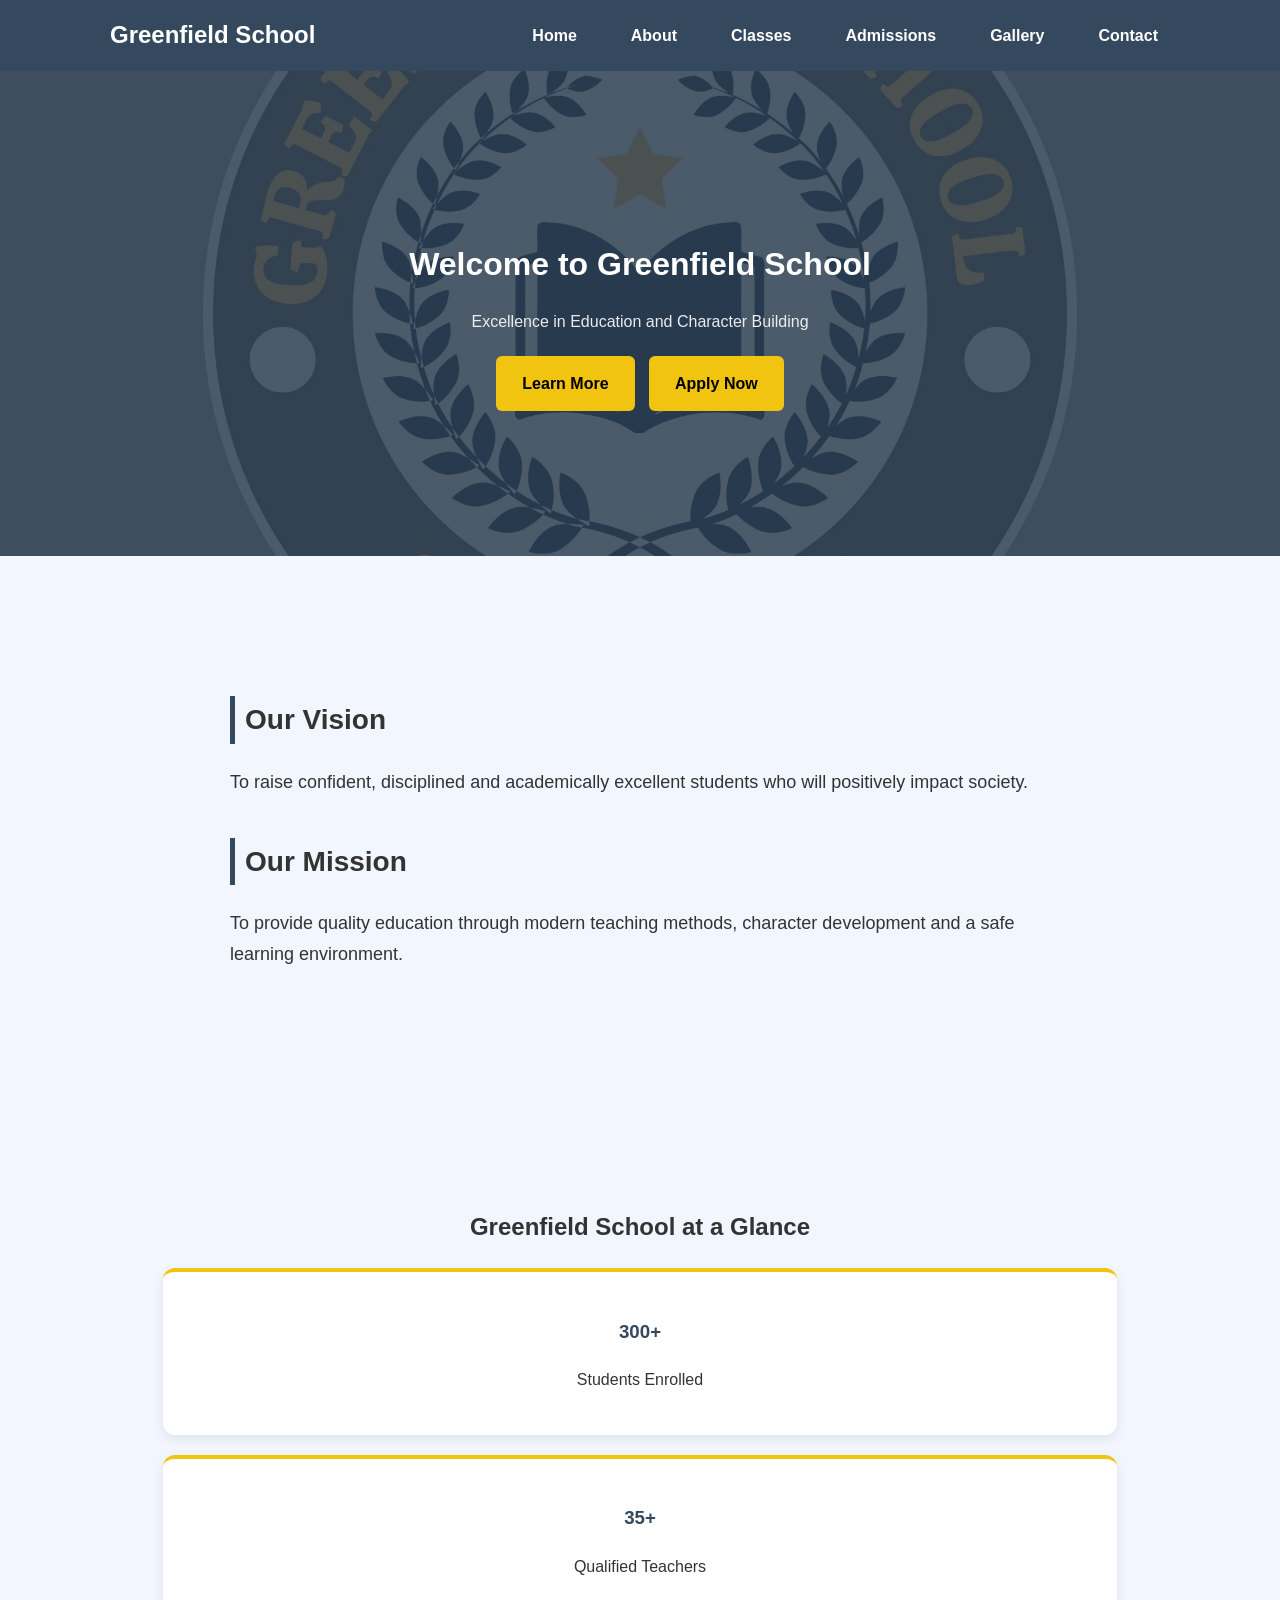
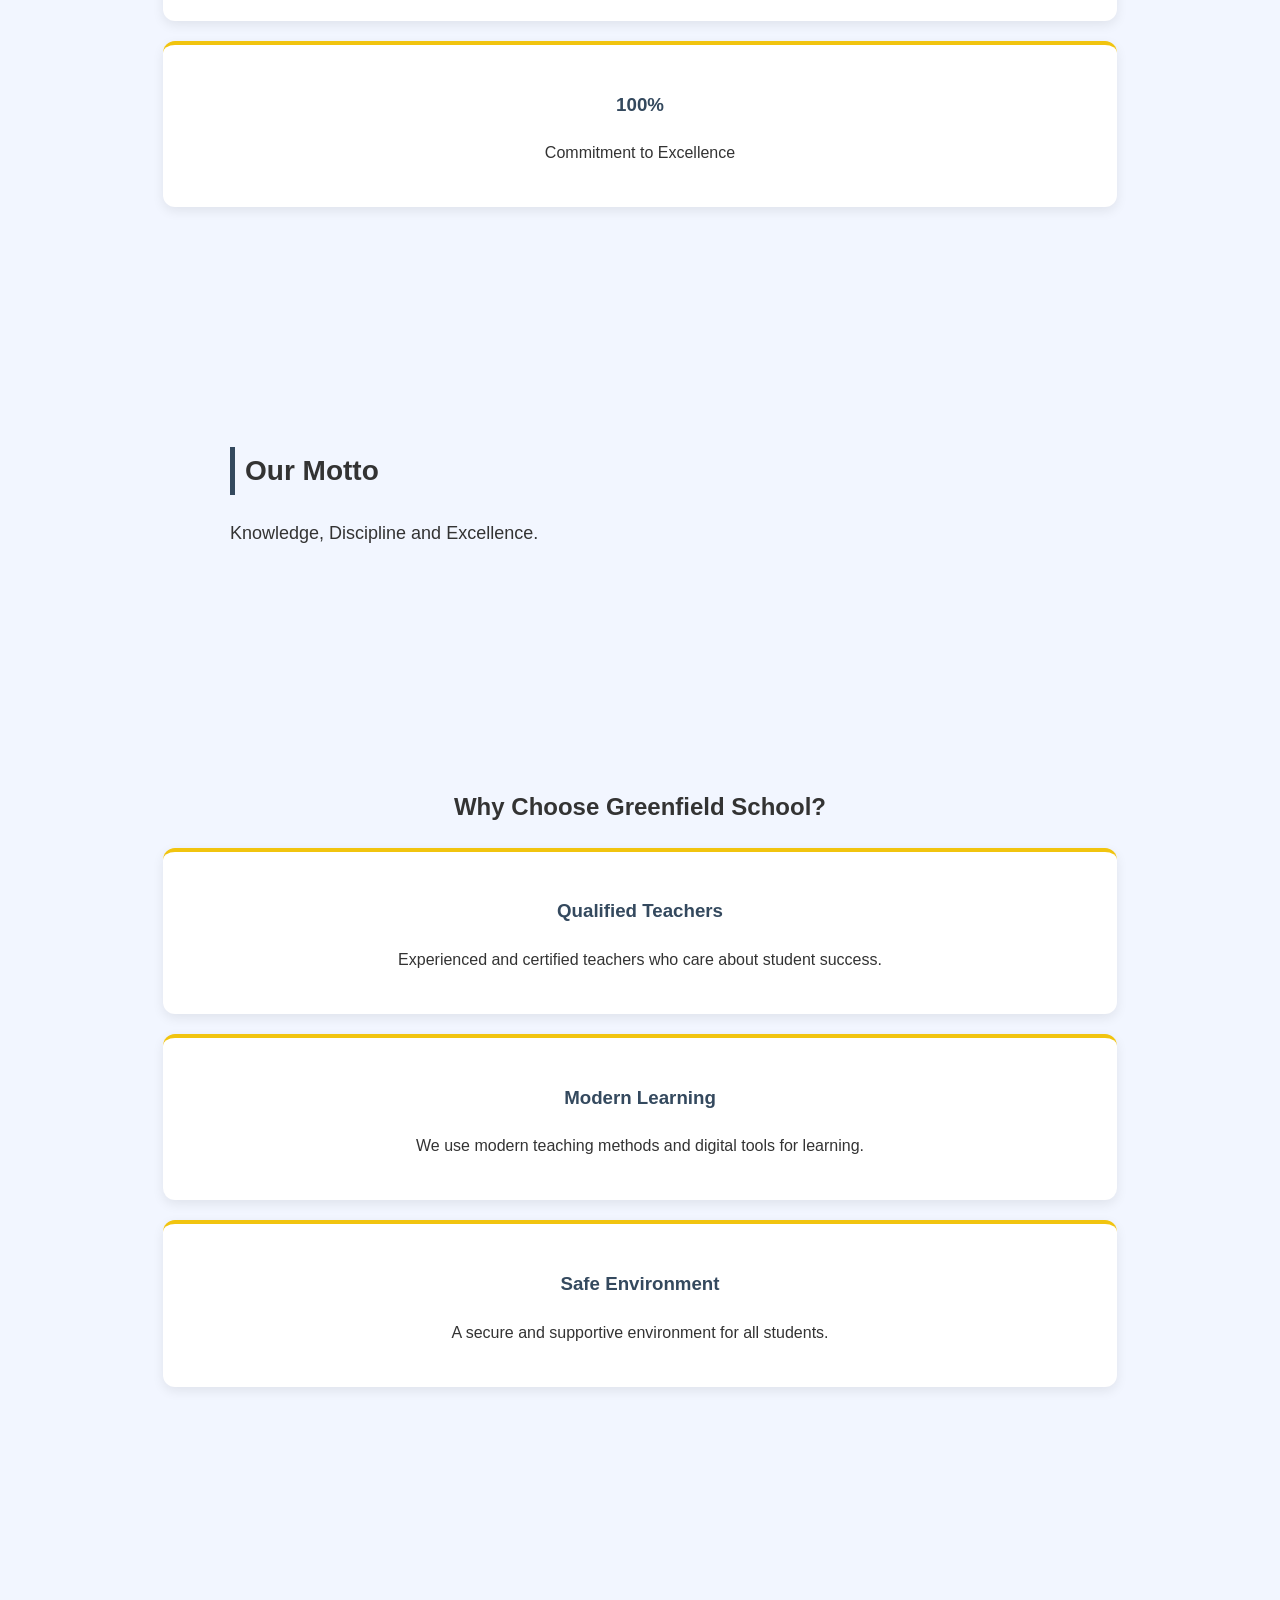
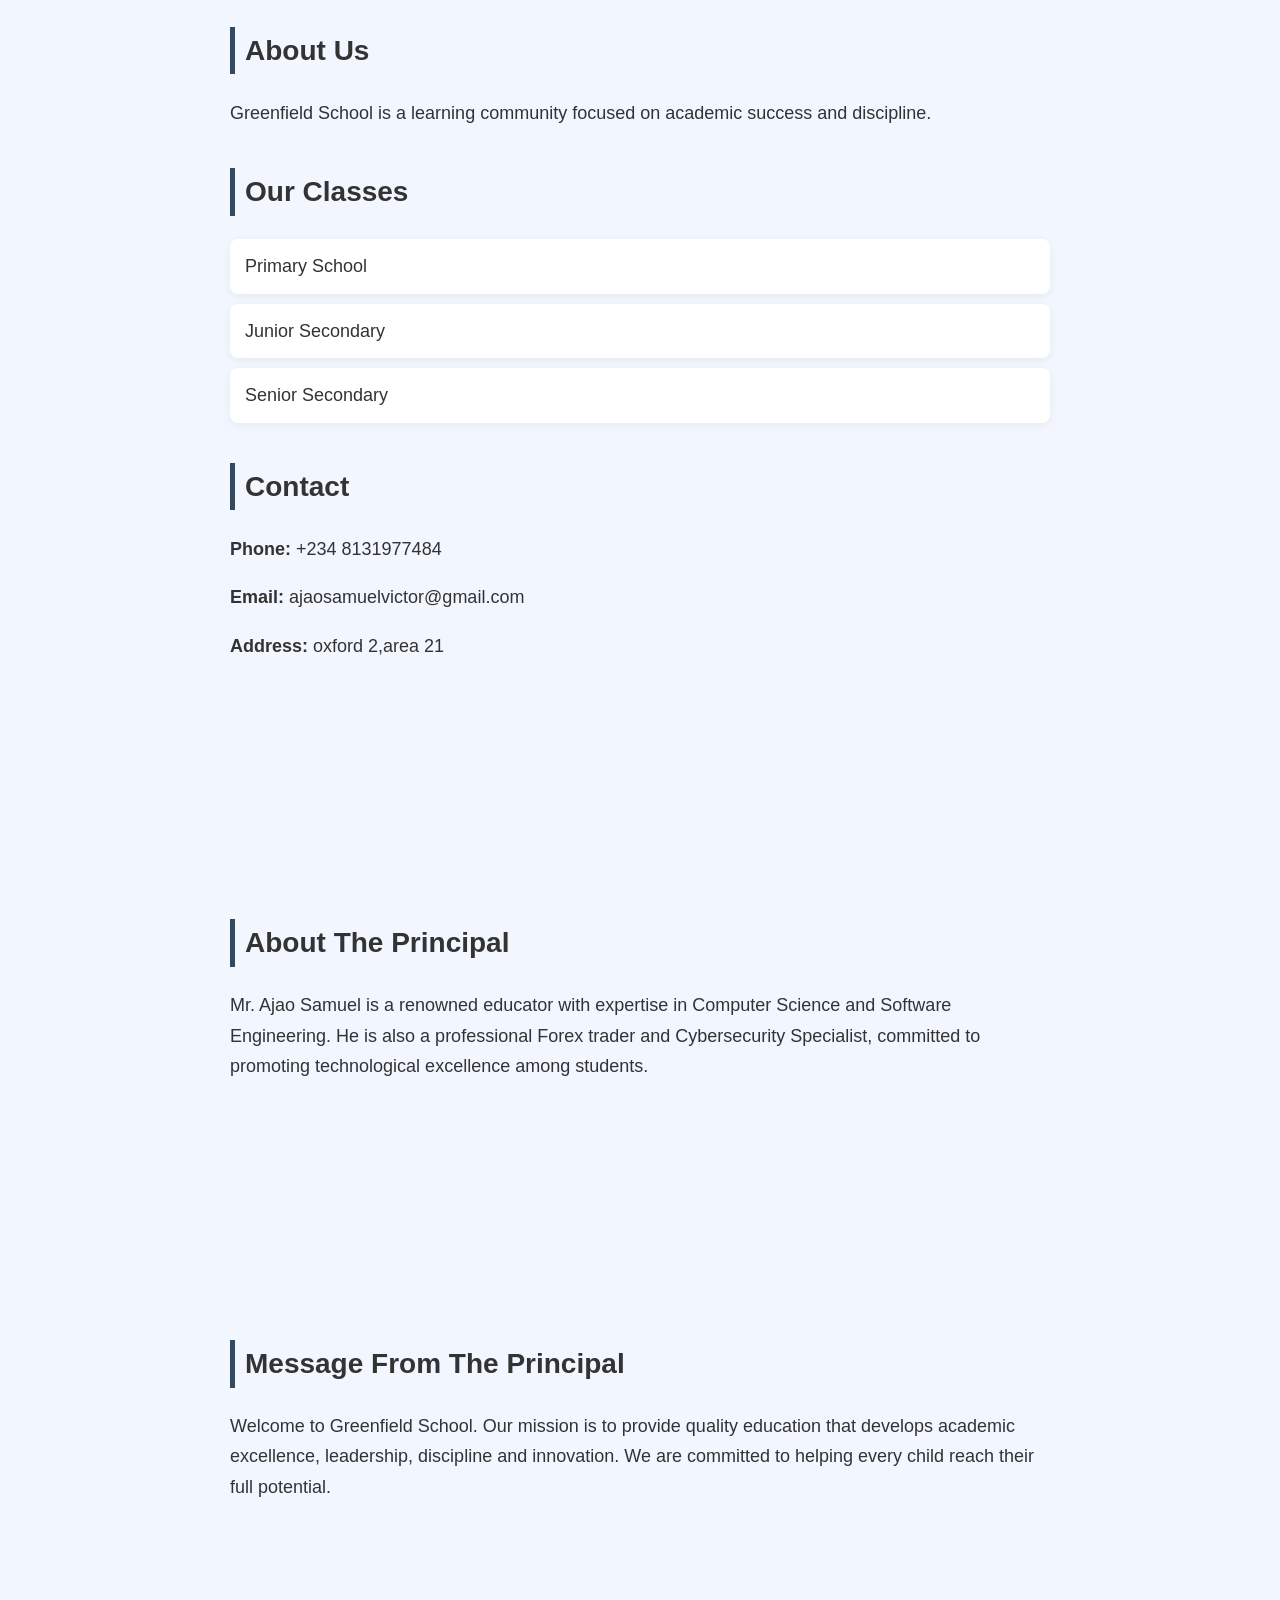
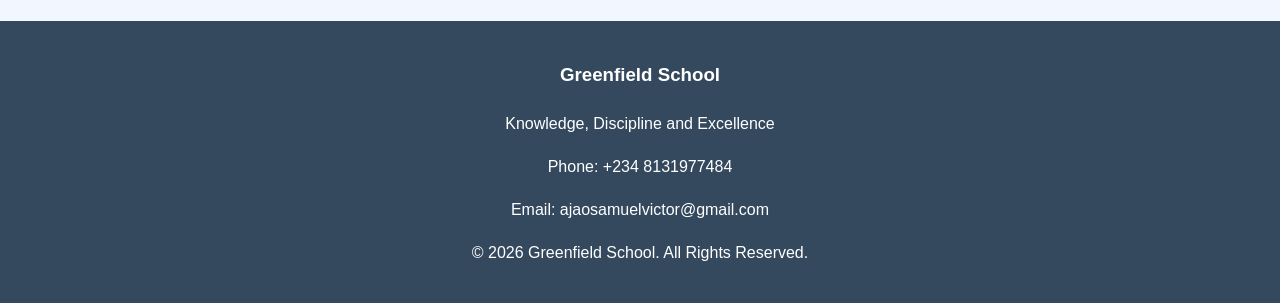
==== index.html @ 6330b629 "new message" ====
<!DOCTYPE html>
<html>
  <head>
    <meta charset="UTF-8">
    <meta name="viewport" content="width=device-width, initial-scale=1.0">
    <title>Greenfield School</title>
    <link rel="stylesheet" href="style.css">
  </head>

<body>

  <nav>
    <div class="container">
  
      <h2 class="logo">Greenfield School</h2>
  
      <ul>
        <li><a href="index.html">Home</a></li>
        <li><a href="about.html">About</a></li>
        <li><a href="classes.html">Classes</a></li>
        <li><a href="admissions.html">Admissions</a></li>
        <li><a href="gallery.html">Gallery</a></li>
        <li><a href="contact.html">Contact</a></li>
      </ul>
  
    </div>
  </nav>

<section class="hero">
  <div class="container">

    <h1>Welcome to Greenfield School</h1>
    <p>Excellence in Education and Character Building</p>

    <a href="about.html" class="btn">Learn More</a>
    <a href="admissions.html" class="btn">Apply Now</a>

  </div>
</section>
<section class="content">
  <div class="container">

    <h2>Our Vision</h2>
    <p>
      To raise confident, disciplined and academically excellent students
      who will positively impact society.
    </p>

    <h2>Our Mission</h2>
    <p>
      To provide quality education through modern teaching methods,
      character development and a safe learning environment.
    </p>

  </div>
</section>
<section class="features">
  <div class="container">

    <h2>Greenfield School at a Glance</h2>

    <div class="feature-row">

      <div class="feature-box">
        <h3>300+</h3>
        <p>Students Enrolled</p>
      </div>

      <div class="feature-box">
        <h3>35+</h3>
        <p>Qualified Teachers</p>
      </div>

      <div class="feature-box">
        <h3>100%</h3>
        <p>Commitment to Excellence</p>
      </div>

    </div>

  </div>
</section>

<section class="content">
  <div class="container">
    <h2>Our Motto</h2>
    <p>
      Knowledge, Discipline and Excellence.
    </p>
  </div>
</section>

<section class="features">
  <div class="container">

    <h2>Why Choose Greenfield School?</h2>

    <div class="feature-row">

      <div class="feature-box">
        <h3>Qualified Teachers</h3>
        <p>Experienced and certified teachers who care about student success.</p>
      </div>

      <div class="feature-box">
        <h3>Modern Learning</h3>
        <p>We use modern teaching methods and digital tools for learning.</p>
      </div>

      <div class="feature-box">
        <h3>Safe Environment</h3>
        <p>A secure and supportive environment for all students.</p>
      </div>

    </div>

  </div>
</section>

<section class="content">
  <div class="container">

    <h2>About Us</h2>
    <p>Greenfield School is a learning community focused on academic success and discipline.</p>

    <h2>Our Classes</h2>
    <ul>
      <li>Primary School</li>
      <li>Junior Secondary</li>
      <li>Senior Secondary</li>
    </ul>

    <h2>Contact</h2>

<p><strong>Phone:</strong> +234 8131977484</p>

<p><strong>Email:</strong> ajaosamuelvictor@gmail.com</p>

<p><strong>Address:</strong> oxford 2,area 21</p>

  </div>
</section>

<section class="content">
  <div class="container">

    <h2>About The Principal</h2>
<p>
  Mr. Ajao Samuel is a renowned educator with expertise in Computer Science and Software Engineering.
  He is also a professional Forex trader and Cybersecurity Specialist, committed to promoting
  technological excellence among students.
</p>

  </div>
</section>
<section class="content">
  <div class="container">

    <h2>Message From The Principal</h2>

    <p>
      Welcome to Greenfield School. Our mission is to provide
      quality education that develops academic excellence,
      leadership, discipline and innovation. We are committed
      to helping every child reach their full potential.
    </p>

  </div>
</section>
<footer>
  <div class="container">

    <h3>Greenfield School</h3>

    <p>Knowledge, Discipline and Excellence</p>

    <p>Phone: +234 8131977484</p>

    <p>Email: ajaosamuelvictor@gmail.com</p>

    <p>&copy; 2026 Greenfield School. All Rights Reserved.</p>

  </div>
</footer>


</body>
</html>
---- style.css ----
/* GLOBAL RESET */
* {
  box-sizing: border-box;
}

body {
  font-family: 'Segoe UI', Tahoma, Geneva, Verdana, sans-serif;
  background-color: #f2f6ff;
  margin: 0;
  padding: 0;
  color: #333;
  line-height: 1.7;
}

html {
  scroll-behavior: smooth;
}

/* CONTAINER */
.container {
  max-width: 1100px;
  margin: auto;
  padding: 0 20px;
}

/* NAVIGATION */
nav {
  background-color: #34495e;
  padding: 15px 0;
  position: sticky;
  top: 0;
  z-index: 1000;
}

nav .container {
  display: flex;
  justify-content: space-between;
  align-items: center;
}

nav ul {
  list-style: none;
  display: flex;
  gap: 30px;
  margin: 0;
  padding: 0;
}

nav ul li a {
  color: white;
  text-decoration: none;
  font-weight: bold;
  padding: 8px 12px;
  border-radius: 5px;
  transition: 0.3s ease;
}

nav ul li a:hover {
  background-color: #f1c40f;
  color: black;
}
.logo {
  color: white;
  margin: 0;
  font-size: 24px;
}

/* HERO */
.hero {
  background: linear-gradient(rgba(44, 62, 80, 0.85), rgba(44, 62, 80, 0.85)),
              url('images/school.jpg') center/cover no-repeat;
  color: white;
  padding: 140px 20px;
  @media (max-width: 768px) {

    .hero {
      padding: 80px 20px;
    }
  
    .hero h1 {
      font-size: 30px;
    }
  
    .hero p {
      font-size: 16px;
    }
  
  }
  text-align: center;
}

.hero h1 {
  font-size: 52px;
  margin-bottom: 10px;
}

.hero p {
  font-size: 20px;
  opacity: 0.9;
}

/* BUTTON */
.btn {
  display: inline-block;
  margin-top: 15px;
  padding: 14px 26px;
  background-color: #f1c40f;
  color: black;
  text-decoration: none;
  border-radius: 6px;
  font-weight: bold;
  transition: 0.3s ease;
}

.btn:hover {
  transform: scale(1.05);
  background-color: #d4ac0d;
}

/* SECTIONS */
section {
  padding: 100px 20px;
}

/* FEATURES */
.features {
  text-align: center;
  background-color: #f2f6ff;
}

.feature-row {
  display: flex;
  gap: 20px;
  justify-content: center;
  flex-wrap: wrap;
}
.feature-box h3 {
  color: #34495e;
}

.feature-box {
  border-top: 4px solid #f1c40f;
}

.feature-box {
  background-color: white;
  padding: 25px;
  width: 260px;
  border-radius: 12px;
  box-shadow: 0 4px 12px rgba(0,0,0,0.08);
  transition: 0.3s ease;
}

.feature-box:hover {
  transform: translateY(-8px);
  box-shadow: 0 8px 20px rgba(0,0,0,0.15);
}

/* CONTENT */
.content {
  max-width: 900px;
  margin: auto;
}

.content h2 {
  margin-top: 40px;
  font-size: 28px;
  border-left: 5px solid #34495e;
  padding-left: 10px;
}

.content p,
.content ul {
  font-size: 18px;
}

.content ul {
  list-style: none;
  padding: 0;
}

.content ul li {
  background: white;
  margin: 10px 0;
  padding: 12px 15px;
  border-radius: 8px;
  box-shadow: 0 2px 8px rgba(0,0,0,0.06);
}

/* PAGE HEADER */
.page-header {
  background-color: #2c3e50;
  color: white;
  padding: 40px 20px;
  text-align: center;
}

/* RESPONSIVE */
@media (max-width: 768px) {

  nav .container {
    flex-direction: column;
    text-align: center;
  }

  nav ul {
    flex-wrap: wrap;
    justify-content: center;
    gap: 10px;
  }

}

  .hero h1 {
    font-size: 32px;
  }

  .hero p {
    font-size: 16px;
  }

  .feature-row {
    flex-direction: column;
    align-items: center;
  }

  .feature-box {
    width: 90%;
  }

.content p {
  transition: 0.3s ease;
}
footer {
  background-color: #34495e;
  color: white;
  text-align: center;
  padding: 20px;
}
nav ul li a.active {
  background-color: #f1c40f;
  color: black;
}
.contact-form {
  max-width: 500px;
  margin: 20px auto;
  display: flex;
  flex-direction: column;
  gap: 10px;
  background: white;
  padding: 20px;
  border-radius: 10px;
  box-shadow: 0 2px 10px rgba(0,0,0,0.1);
}

.contact-form input,
.contact-form textarea {
  padding: 10px;
  border: 1px solid #ccc;
  border-radius: 6px;
  font-size: 16px;
}

.contact-form button {
  padding: 12px;
  background: #34495e;
  color: white;
  border: none;
  border-radius: 6px;
  cursor: pointer;
  font-weight: bold;
}

.contact-form button:hover {
  background: #2c3e50;
}
.hero .btn {
  margin: 5px;
}
@media (max-width: 768px) {

  .btn {
    display: block;
    width: 80%;
    margin: 10px auto;
    text-align: center;
  }

}
.gallery-grid {
  display: grid;
  grid-template-columns: repeat(auto-fit, minmax(250px, 1fr));
  gap: 20px;
}

.gallery-item img {
  width: 100%;
  height: 250px;
  object-fit: cover;
  border-radius: 10px;
}

.gallery-item {
  background: white;
  border-radius: 10px;
  overflow: hidden;
  box-shadow: 0 4px 12px rgba(0,0,0,0.1);
}

.gallery-item h3 {
  padding: 15px;
  margin: 0;
}
.gallery-item {
  overflow: hidden;
}

.gallery-item img {
  transition: 0.4s ease;
}

.gallery-item:hover img {
  transform: scale(1.05);
}
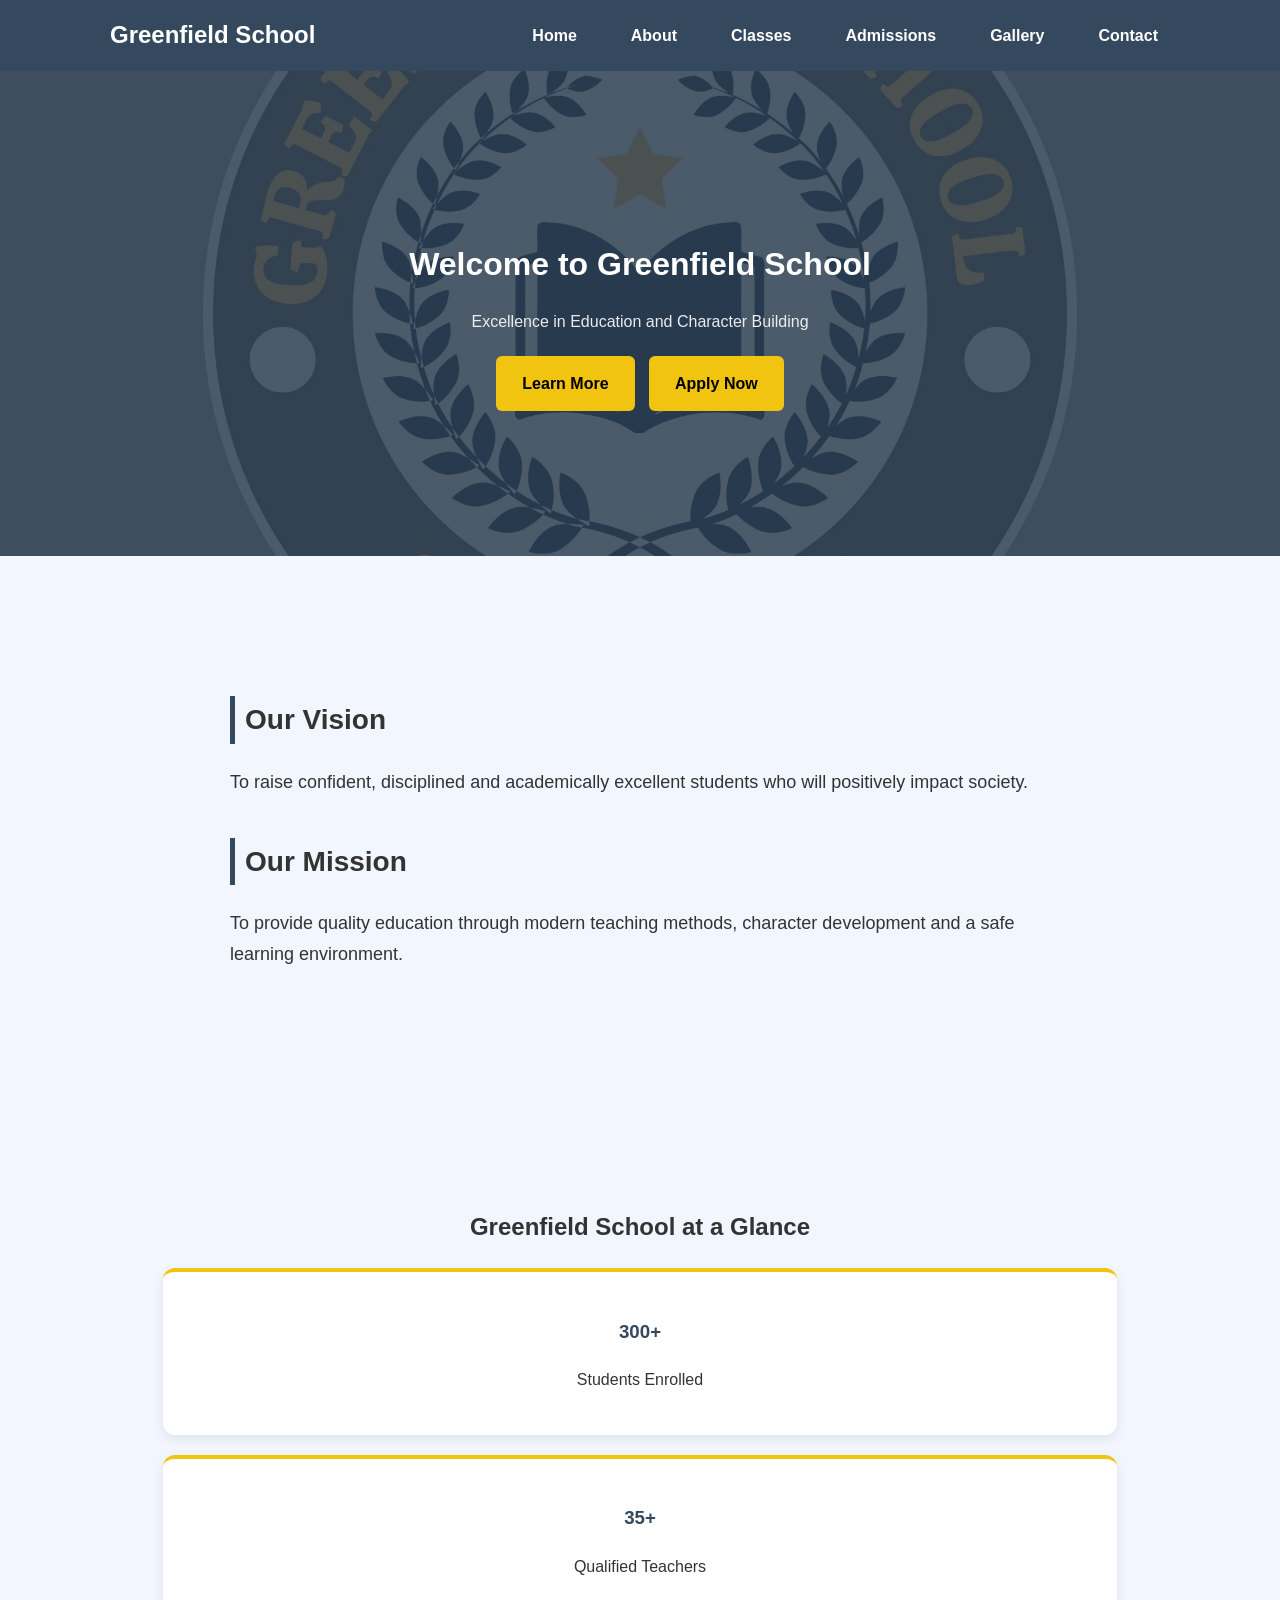
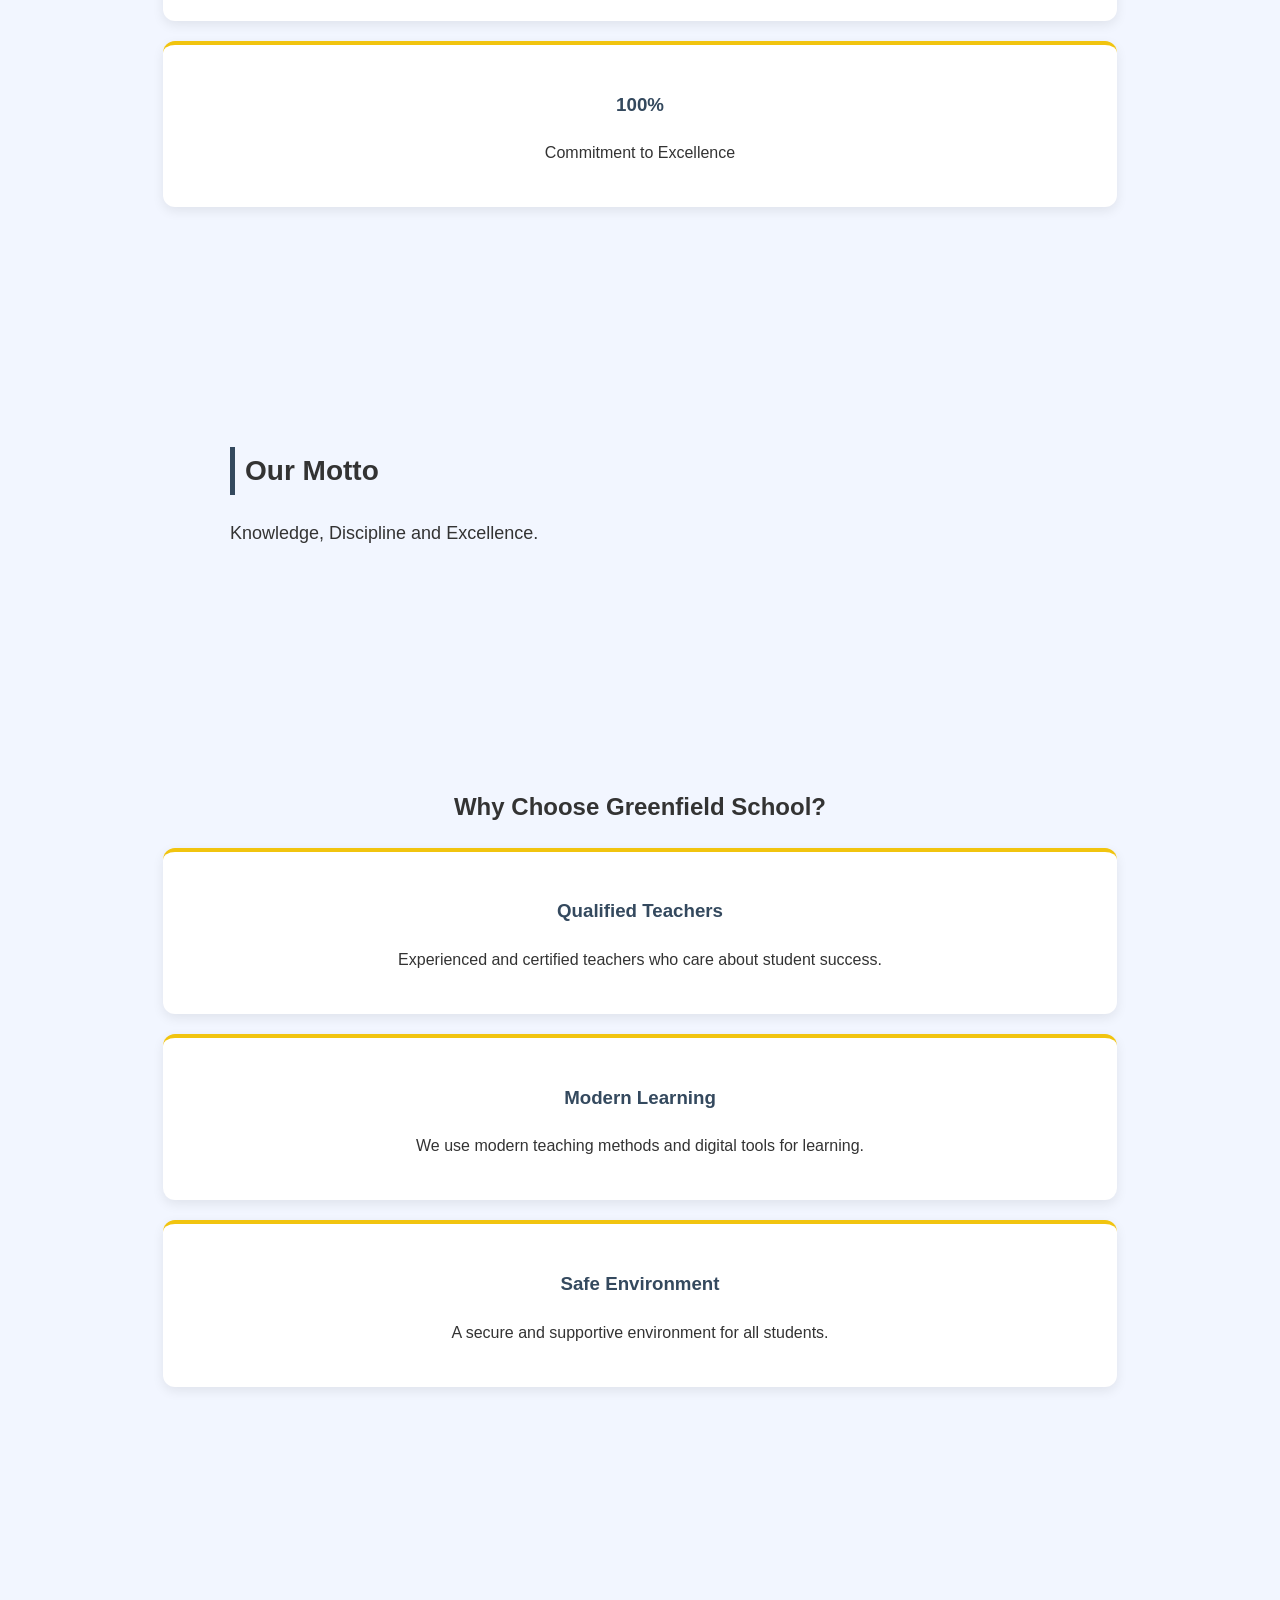
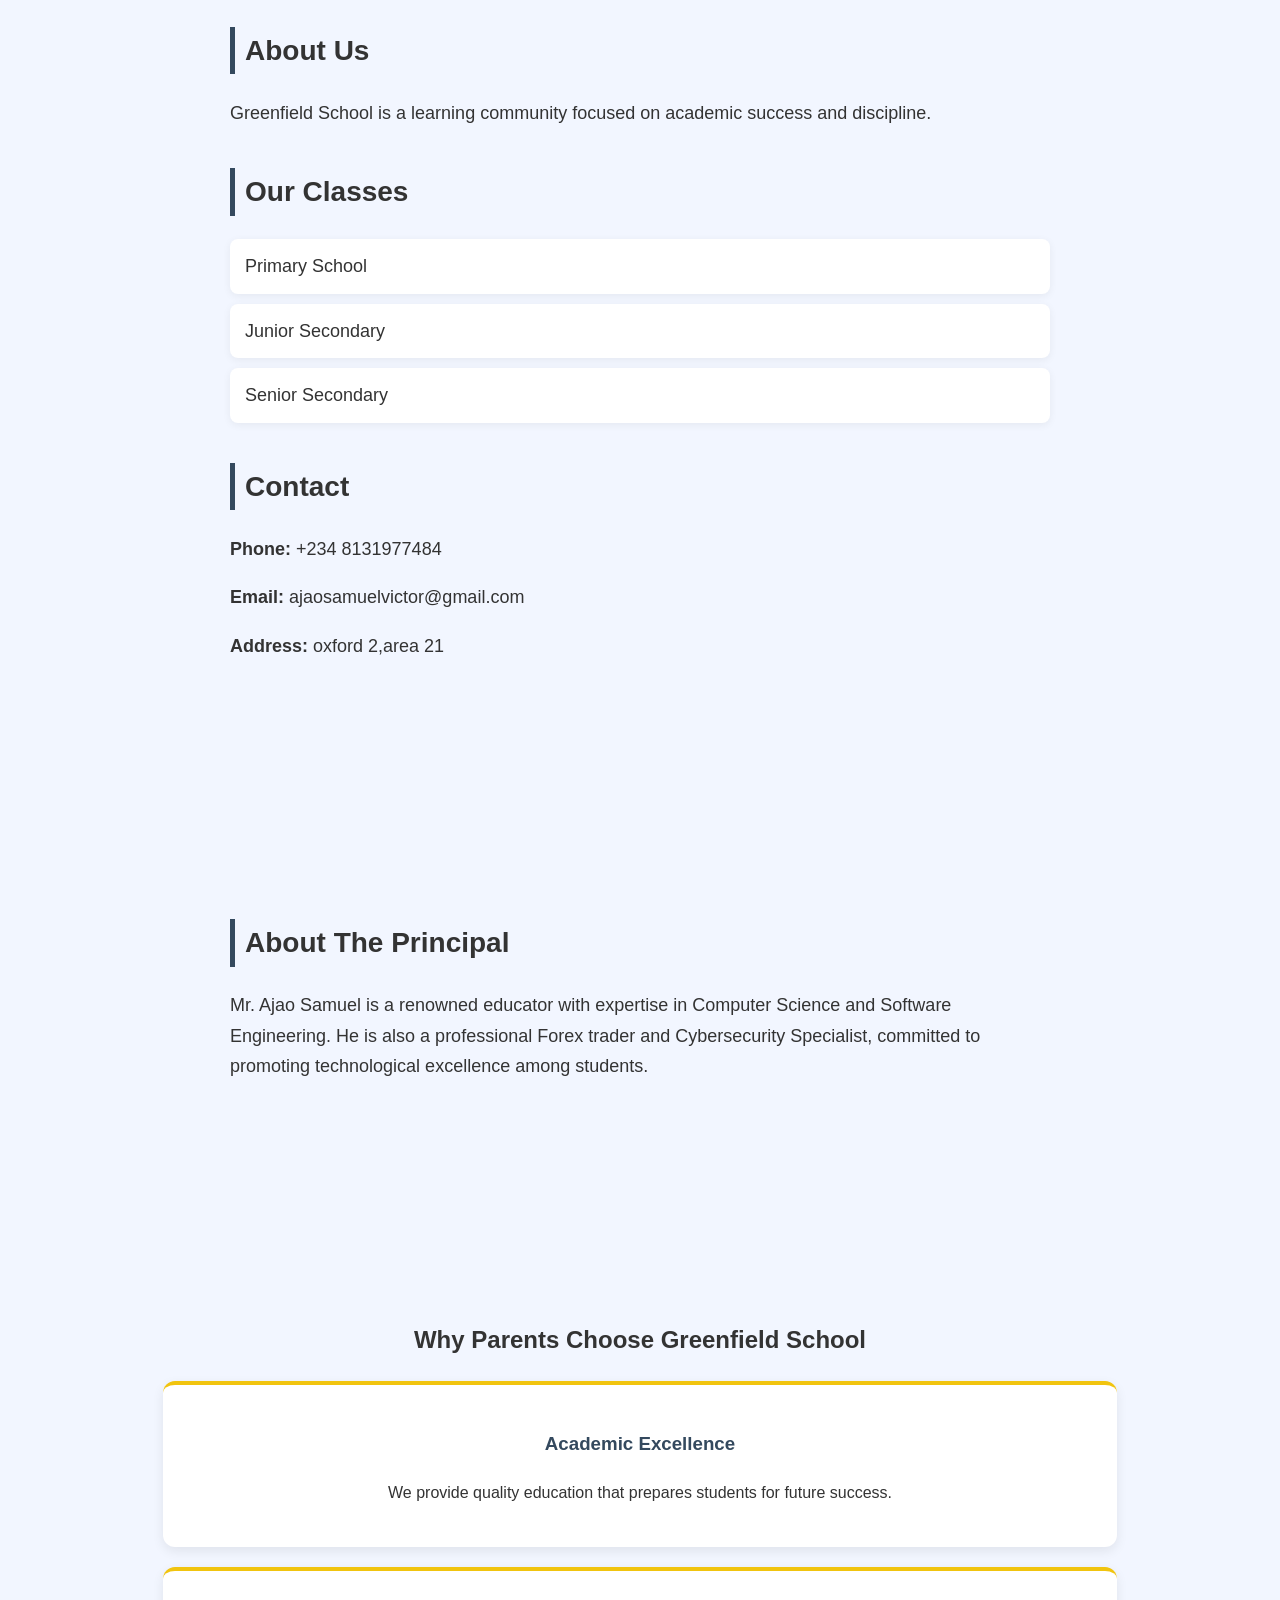
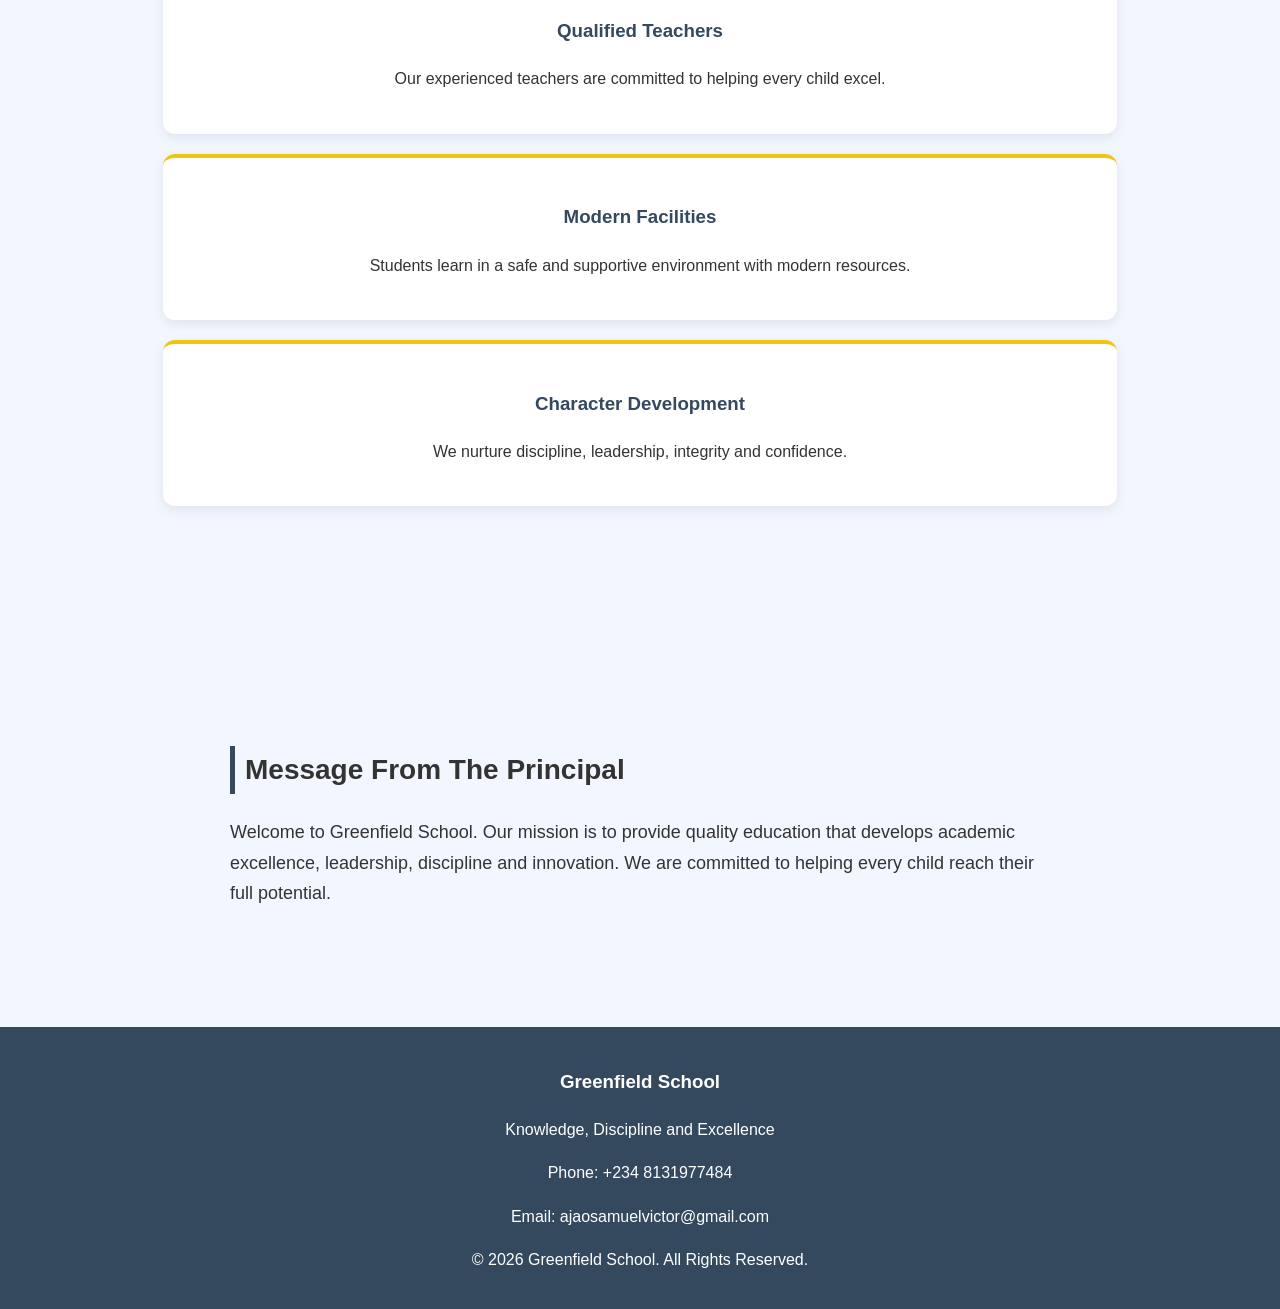
==== commit 2dc5a056: "Add parent choice section" ====
--- a/index.html
+++ b/index.html
@@ -153,6 +153,45 @@
 
   </div>
 </section>
+<section class="features">
+  <div class="container">
+
+    <h2>Why Parents Choose Greenfield School</h2>
+
+    <div class="feature-row">
+
+      <div class="feature-box">
+        <h3>Academic Excellence</h3>
+        <p>
+          We provide quality education that prepares students for future success.
+        </p>
+      </div>
+
+      <div class="feature-box">
+        <h3>Qualified Teachers</h3>
+        <p>
+          Our experienced teachers are committed to helping every child excel.
+        </p>
+      </div>
+
+      <div class="feature-box">
+        <h3>Modern Facilities</h3>
+        <p>
+          Students learn in a safe and supportive environment with modern resources.
+        </p>
+      </div>
+
+      <div class="feature-box">
+        <h3>Character Development</h3>
+        <p>
+          We nurture discipline, leadership, integrity and confidence.
+        </p>
+      </div>
+
+    </div>
+
+  </div>
+</section>
 <section class="content">
   <div class="container">
 
--- a/style.css
+++ b/style.css
@@ -321,4 +321,11 @@
 
 .gallery-item:hover img {
   transform: scale(1.05);
+}
+.feature-box {
+  transition: 0.3s ease;
+}
+
+.feature-box:hover {
+  transform: translateY(-5px);
 }
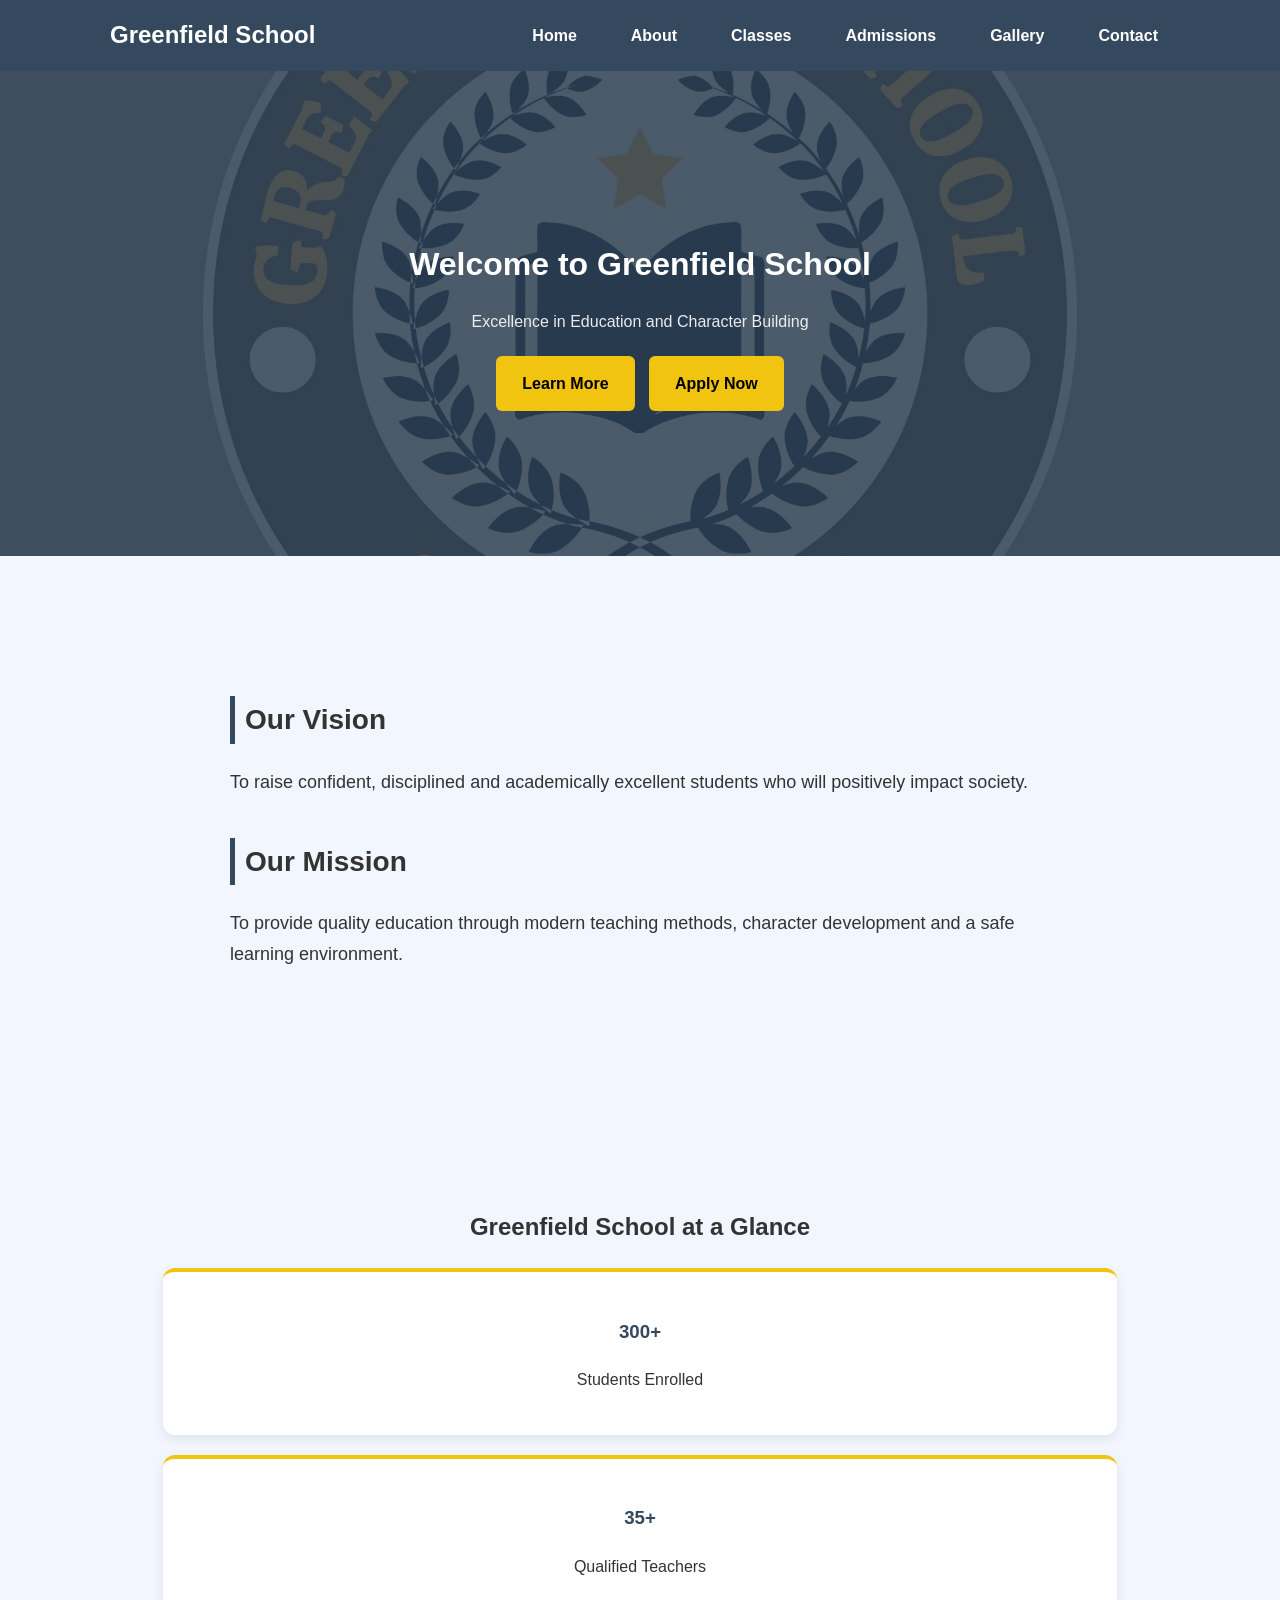
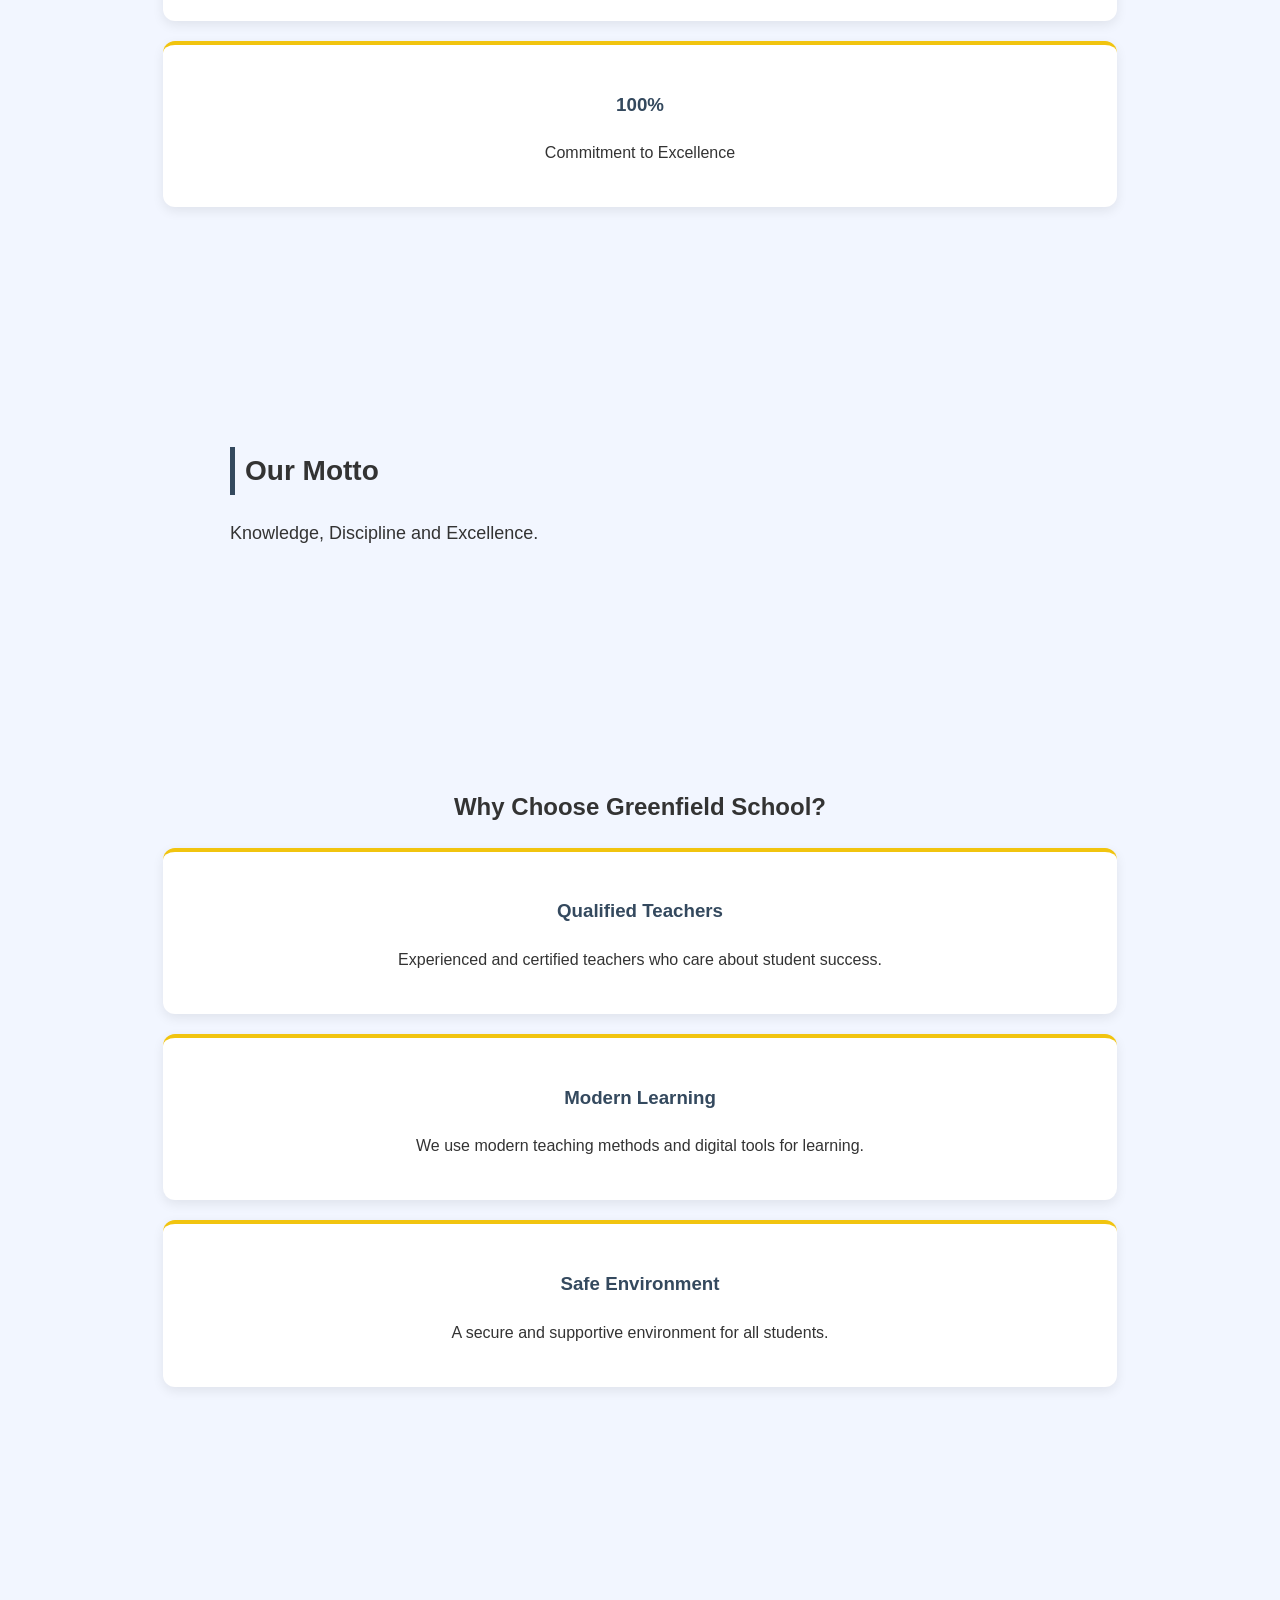
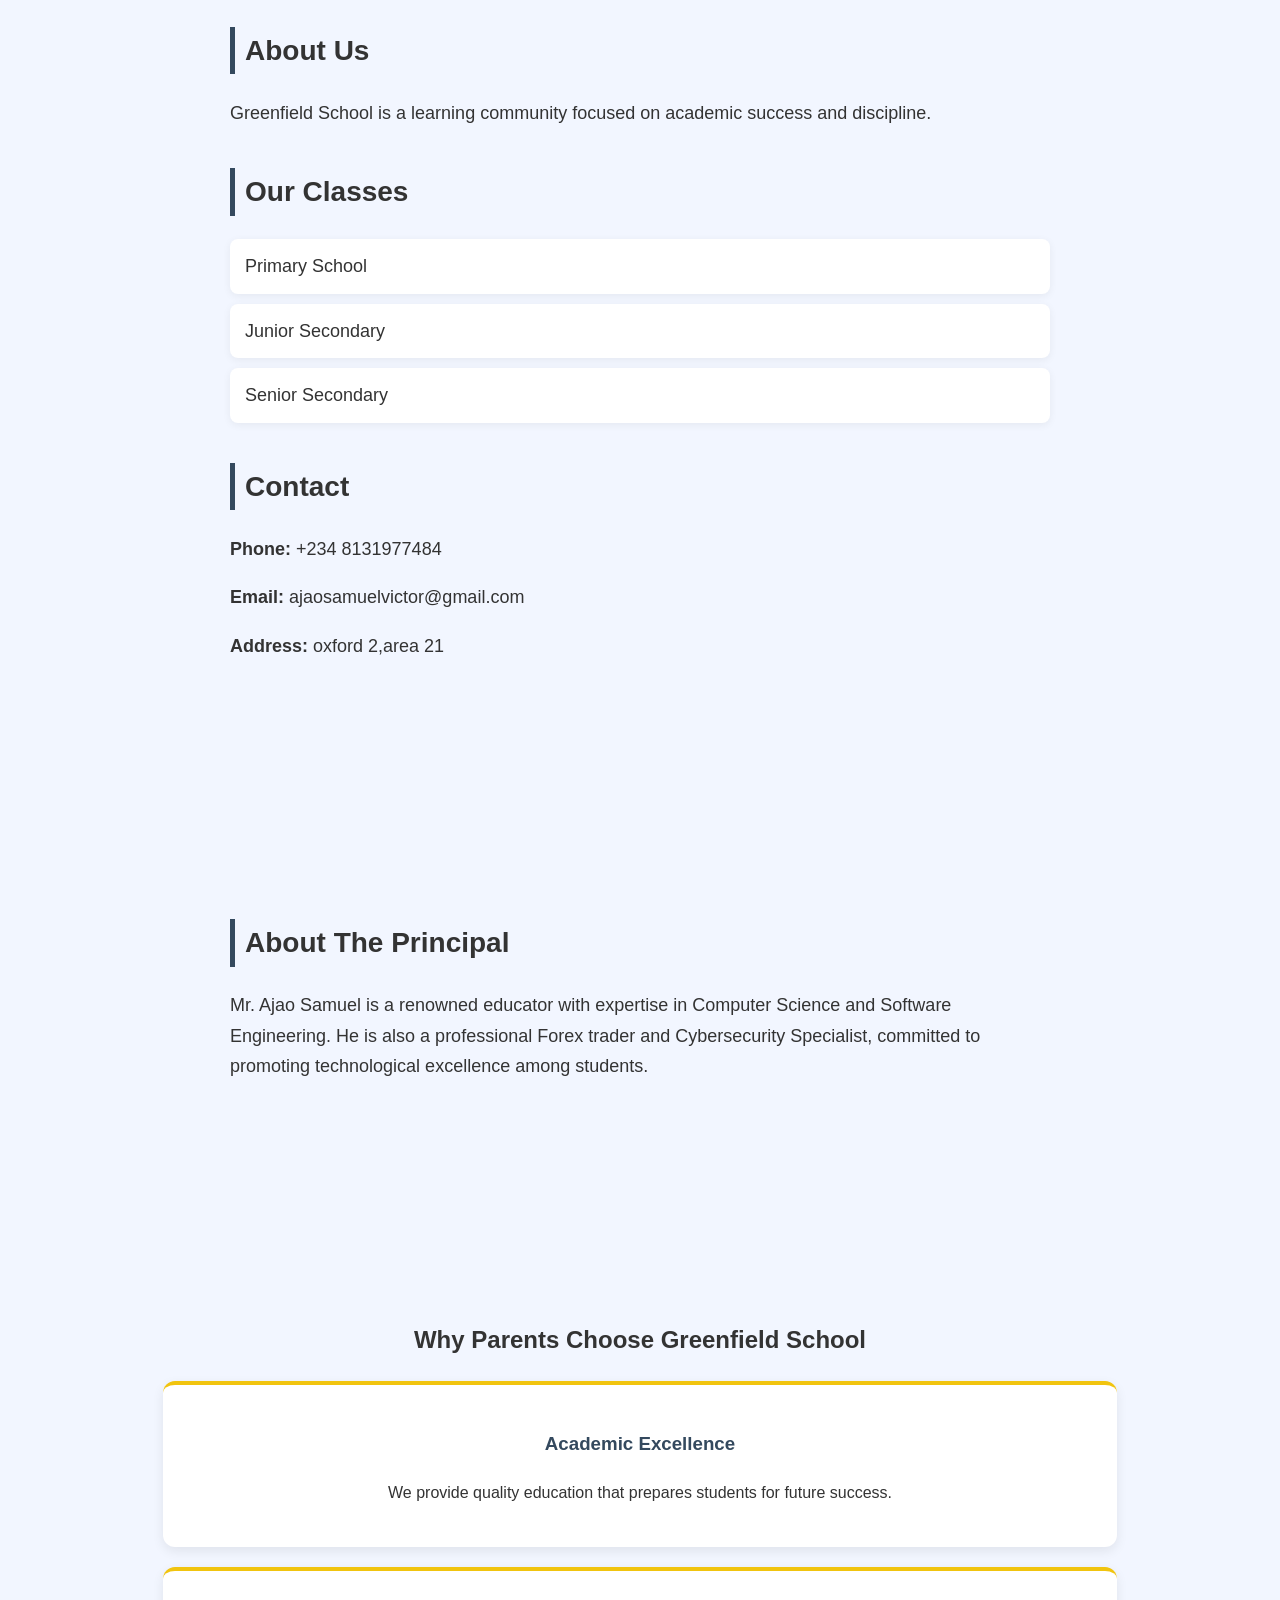
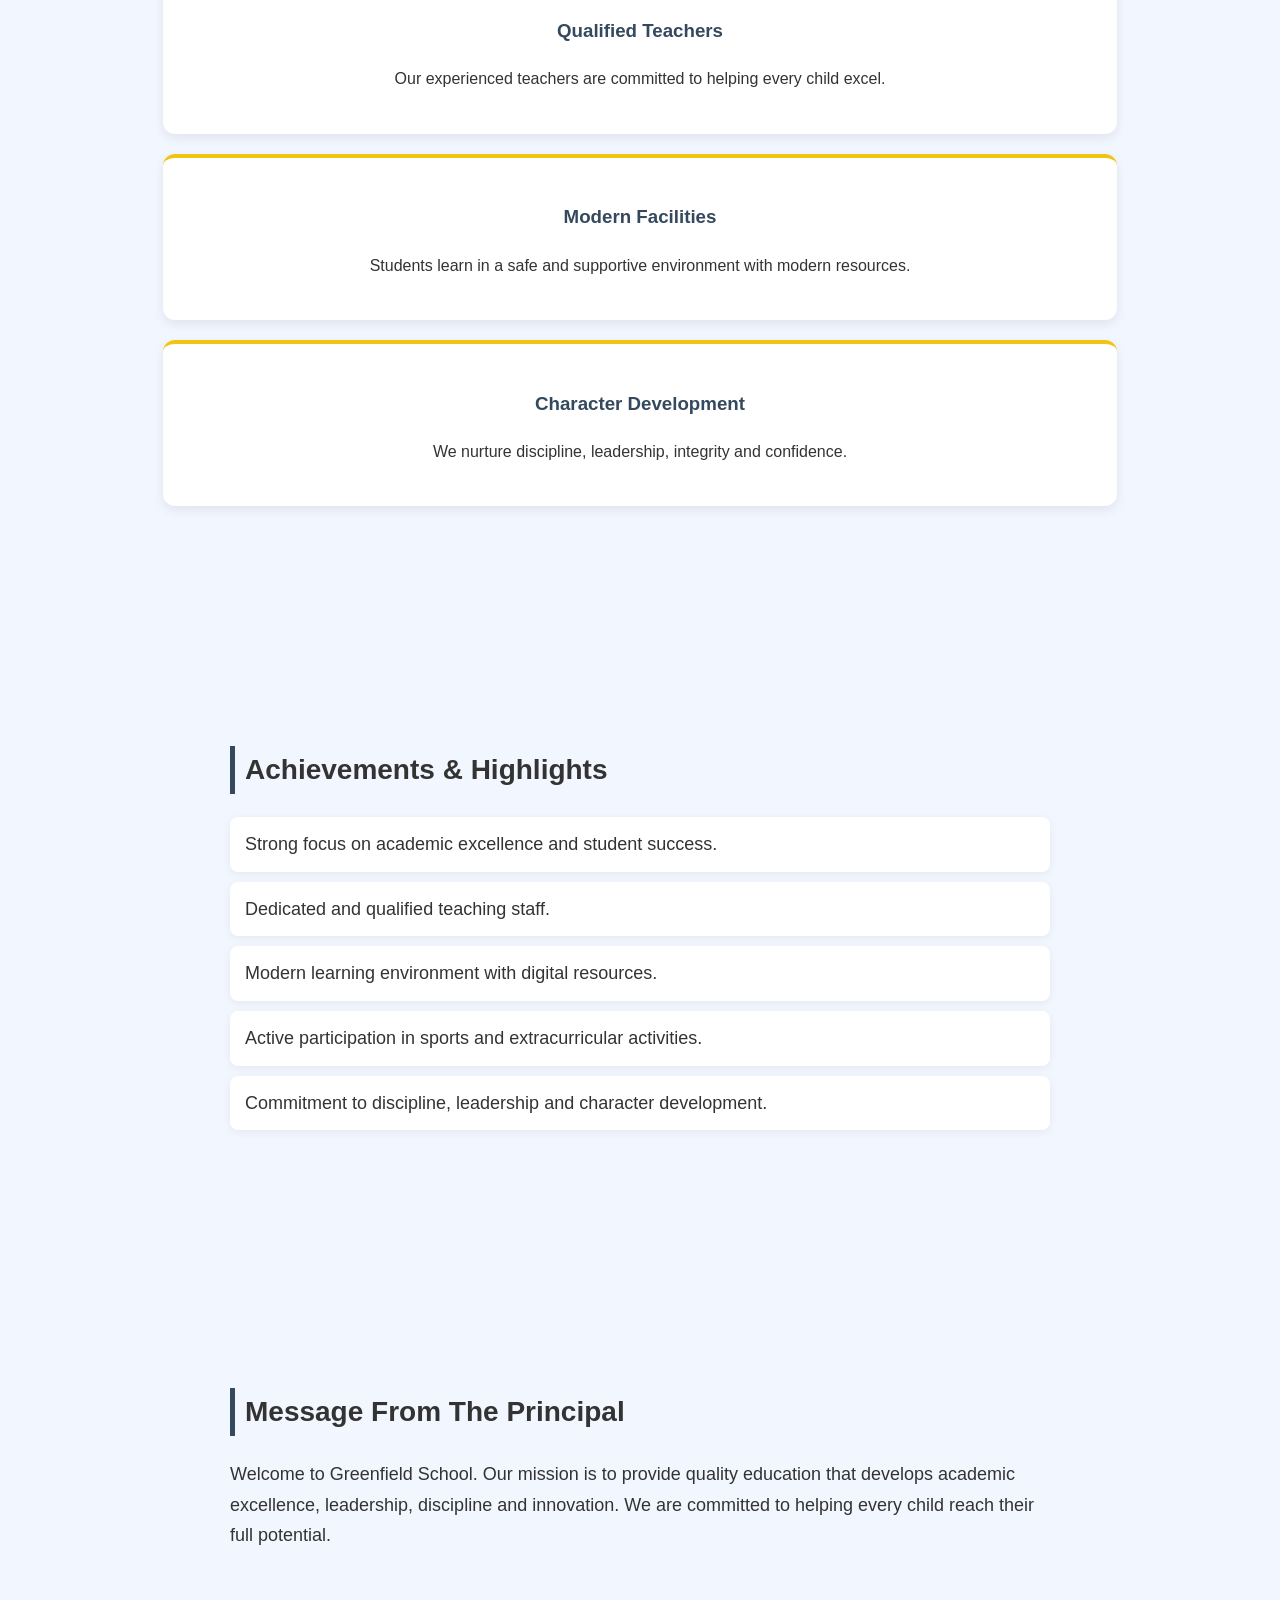
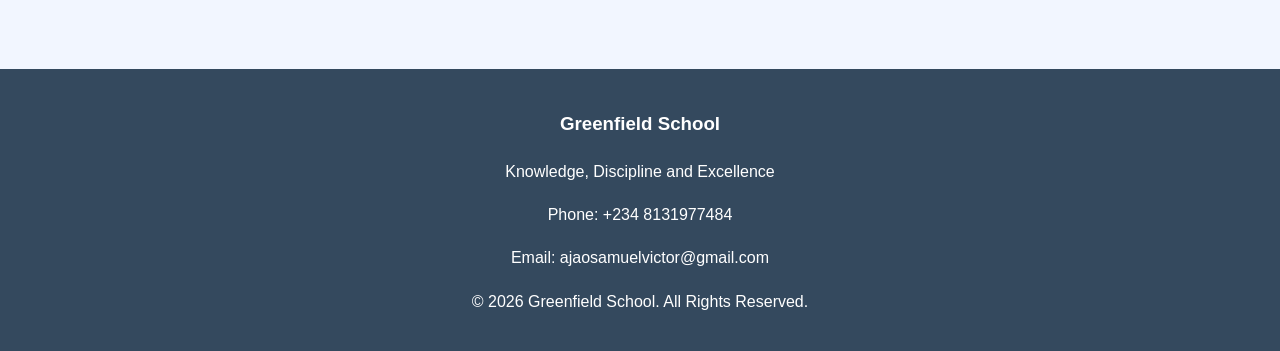
==== commit ecc174e0: "Add gallery and homepage improvements" ====
--- a/index.html
+++ b/index.html
@@ -195,6 +195,21 @@
 <section class="content">
   <div class="container">
 
+    <h2>Achievements & Highlights</h2>
+
+    <ul>
+      <li>Strong focus on academic excellence and student success.</li>
+      <li>Dedicated and qualified teaching staff.</li>
+      <li>Modern learning environment with digital resources.</li>
+      <li>Active participation in sports and extracurricular activities.</li>
+      <li>Commitment to discipline, leadership and character development.</li>
+    </ul>
+
+  </div>
+</section>
+<section class="content">
+  <div class="container">
+
     <h2>Message From The Principal</h2>
 
     <p>
